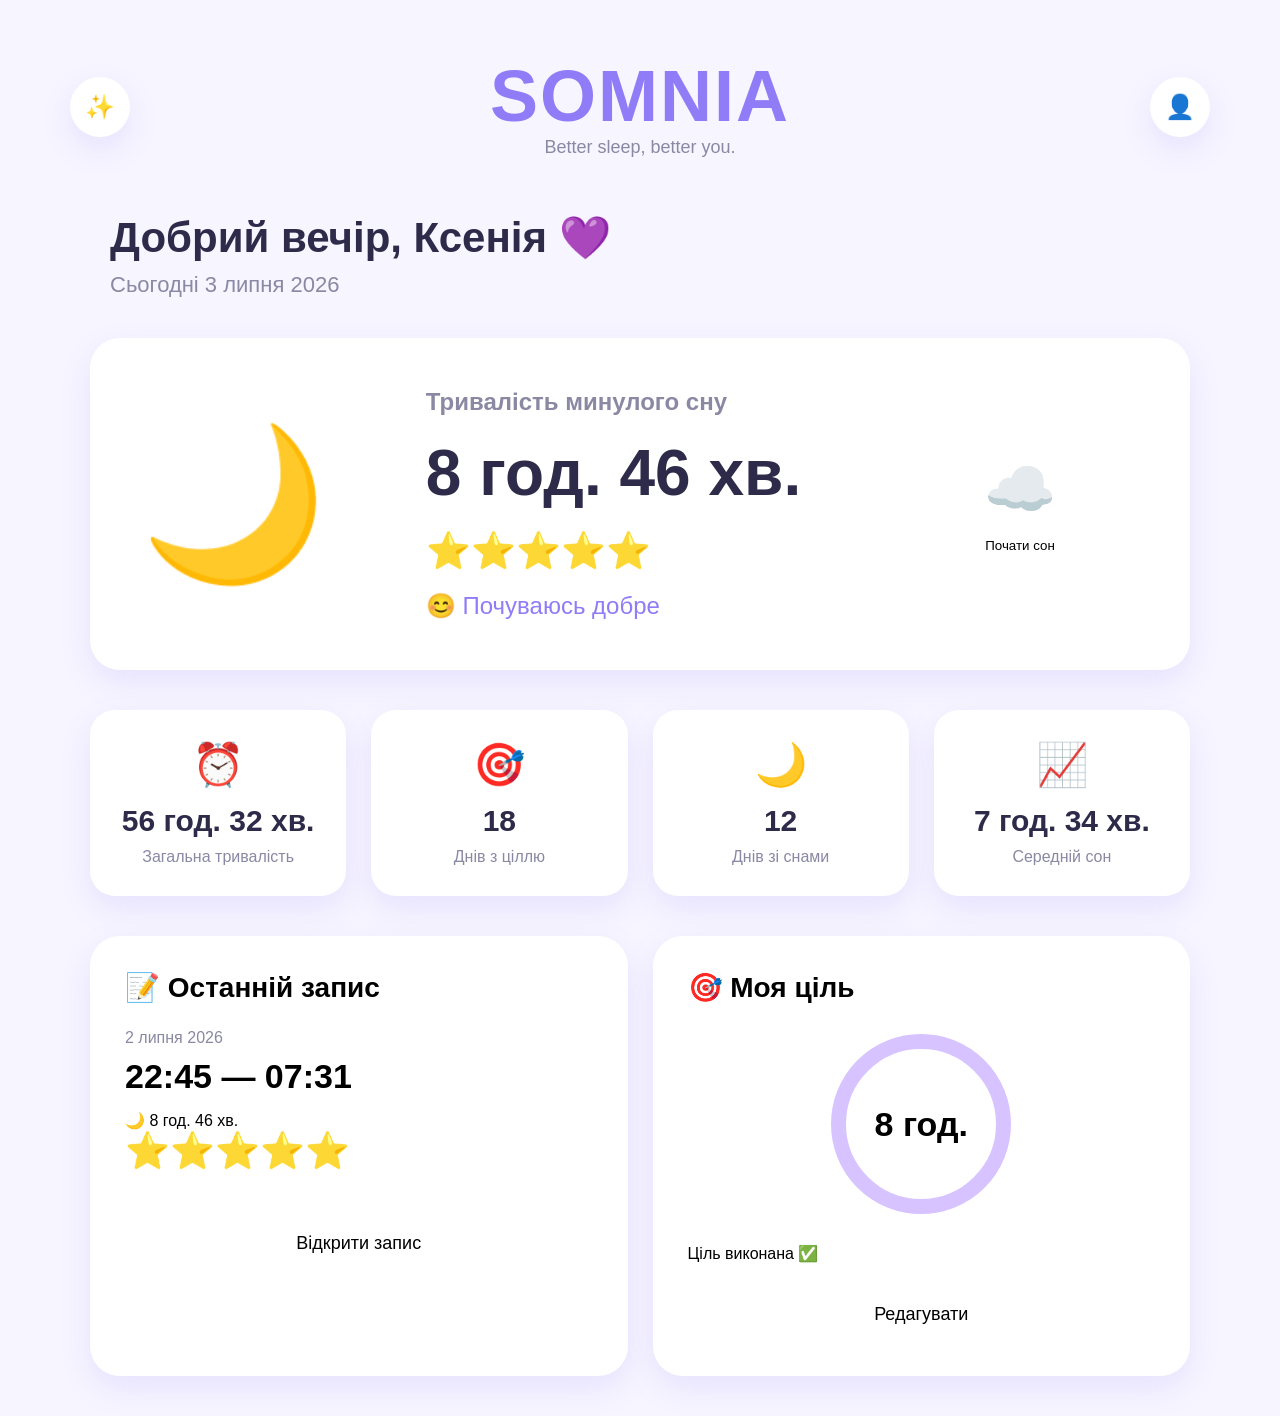
==== frontend/index.html @ be51108a "Create first dashboard design" ====
<!DOCTYPE html>
<html lang="uk">

<head>

    <meta charset="UTF-8">
    <meta name="viewport" content="width=device-width, initial-scale=1.0">

    <title>Somnia</title>

    <link rel="stylesheet" href="css/style.css">

</head>

<body>

<header class="header">

    <button class="menu-button">✨</button>

    <div class="logo">
        <h1>SOMNIA</h1>
        <p>Better sleep, better you.</p>
    </div>

    <button class="profile-button">👤</button>

</header>

<main>

<section class="welcome-section">

    <div class="welcome-text">

        <h2>Добрий вечір, Ксенія 💜</h2>

        <p>Сьогодні 3 липня 2026</p>

    </div>

</section>

<section class="sleep-card">

    <div class="sleep-image">
        🌙
    </div>

    <div class="sleep-info">

        <h2>Тривалість минулого сну</h2>

        <h1>8 год. 46 хв.</h1>

        <div class="rating">
            ⭐⭐⭐⭐⭐
        </div>

        <p>😊 Почуваюсь добре</p>

    </div>

    <button class="sleep-button">

        <div class="button-icon">
            ☁️
        </div>

        <span>Почати сон</span>

    </button>

</section>

<section class="stats-section">

    <div class="stat-card">

        <div class="icon">⏰</div>

        <h2>56 год. 32 хв.</h2>

        <p>Загальна тривалість</p>

    </div>

    <div class="stat-card">

        <div class="icon">🎯</div>

        <h2>18</h2>

        <p>Днів з ціллю</p>

    </div>

    <div class="stat-card">

        <div class="icon">🌙</div>

        <h2>12</h2>

        <p>Днів зі снами</p>

    </div>

    <div class="stat-card">

        <div class="icon">📈</div>

        <h2>7 год. 34 хв.</h2>

        <p>Середній сон</p>

    </div>

</section>

<section class="bottom-section">

    <div class="record-card">

        <h2>📝 Останній запис</h2>

        <p class="record-date">2 липня 2026</p>

        <div class="record-time">
            22:45 — 07:31
        </div>

        <p>🌙 8 год. 46 хв.</p>

        <div class="rating">
            ⭐⭐⭐⭐⭐
        </div>

        <button class="record-button">
            Відкрити запис
        </button>

    </div>

    <div class="goal-card">

        <h2>🎯 Моя ціль</h2>

        <div class="goal-circle">
            8 год.
        </div>

        <p>Ціль виконана ✅</p>

        <button class="record-button">
            Редагувати
        </button>

    </div>

</section>

</main>

</body>

</html>
---- frontend/css/style.css ----
@import url("variables.css");
@import url("reset.css");
@import url("layout.css");
@import url("components.css");
@import url("pages.css");
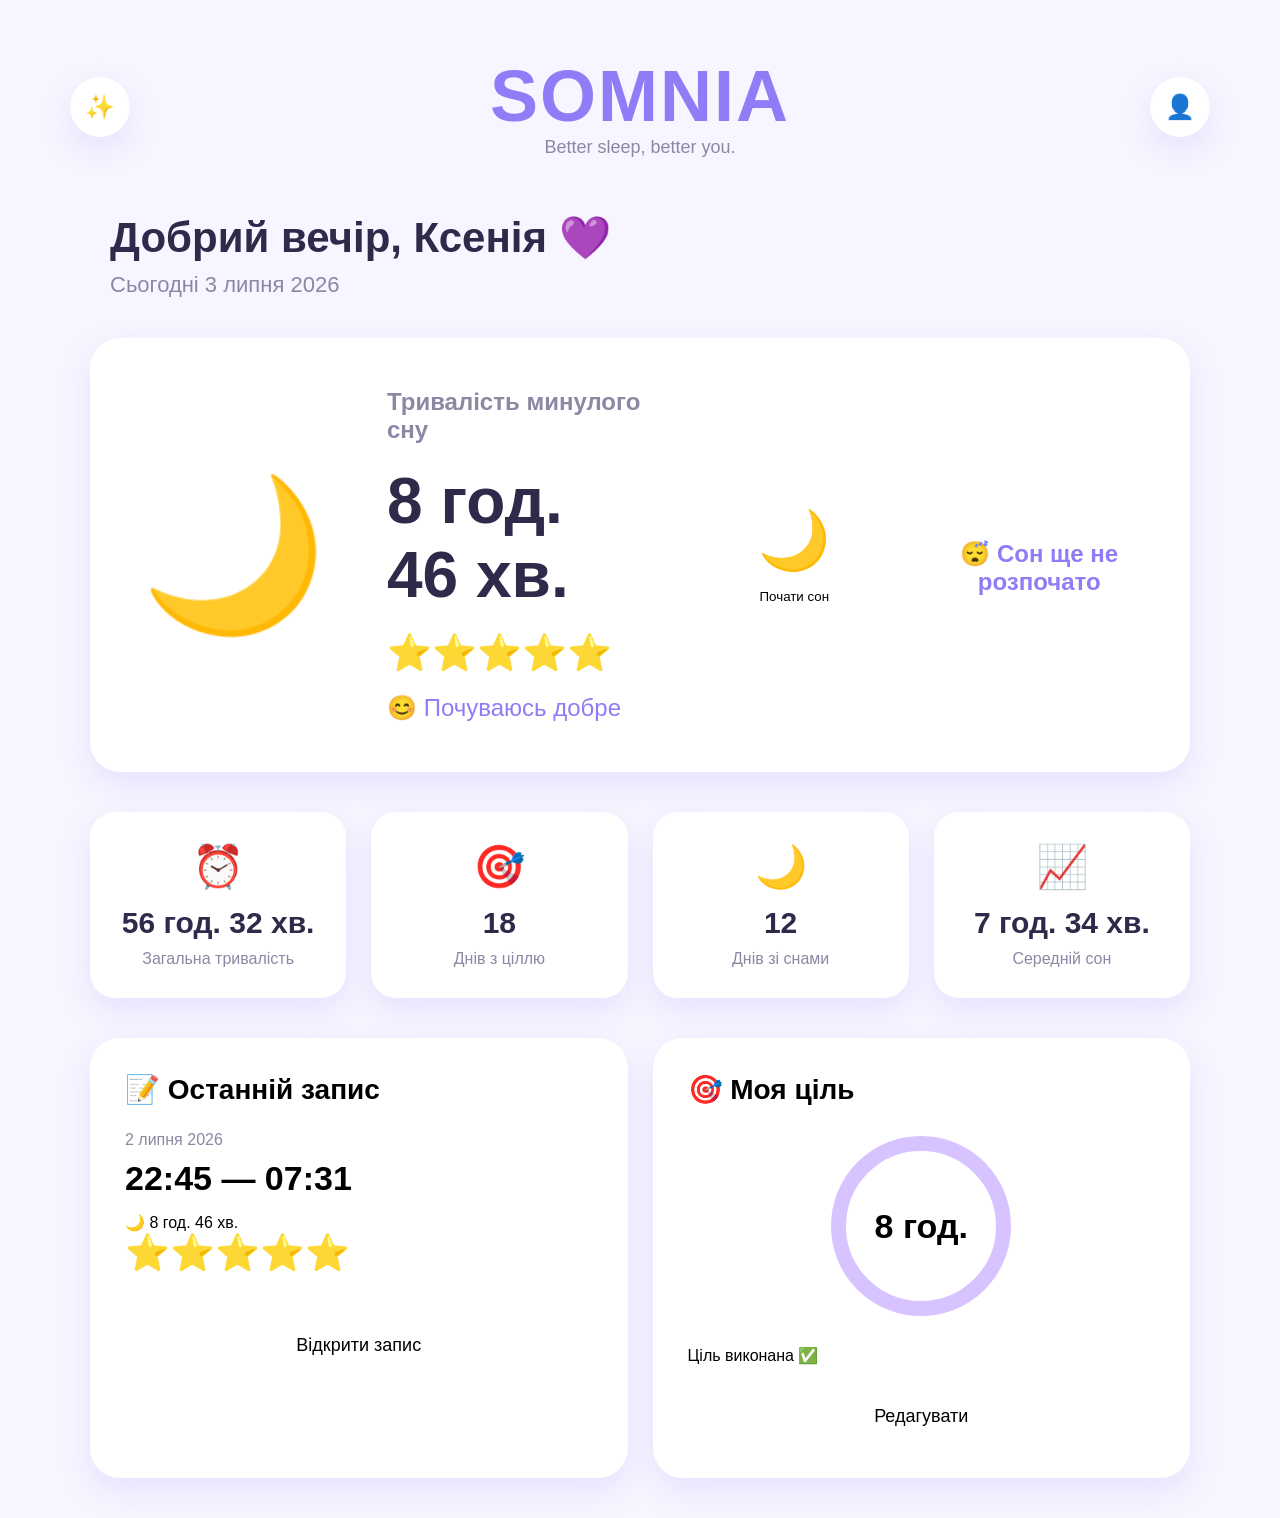
==== commit 006e9286: "Add working sleep timer" ====
--- a/frontend/index.html
+++ b/frontend/index.html
@@ -61,15 +61,23 @@
 
     </div>
 
-    <button class="sleep-button">
+    <button class="sleep-button" id="sleepButton">
 
-        <div class="button-icon">
-            ☁️
-        </div>
+    <div class="button-icon">
+        🌙
+    </div>
 
-        <span>Почати сон</span>
+    <span id="buttonText">
+        Почати сон
+    </span>
 
-    </button>
+</button>
+
+<div class="sleep-timer" id="sleepTimer">
+
+    😴 Сон ще не розпочато
+
+</div>
 
 </section>
 
@@ -161,6 +169,8 @@
 
 </main>
 
+<script src="js/main.js"></script>
+
 </body>
 
 </html>
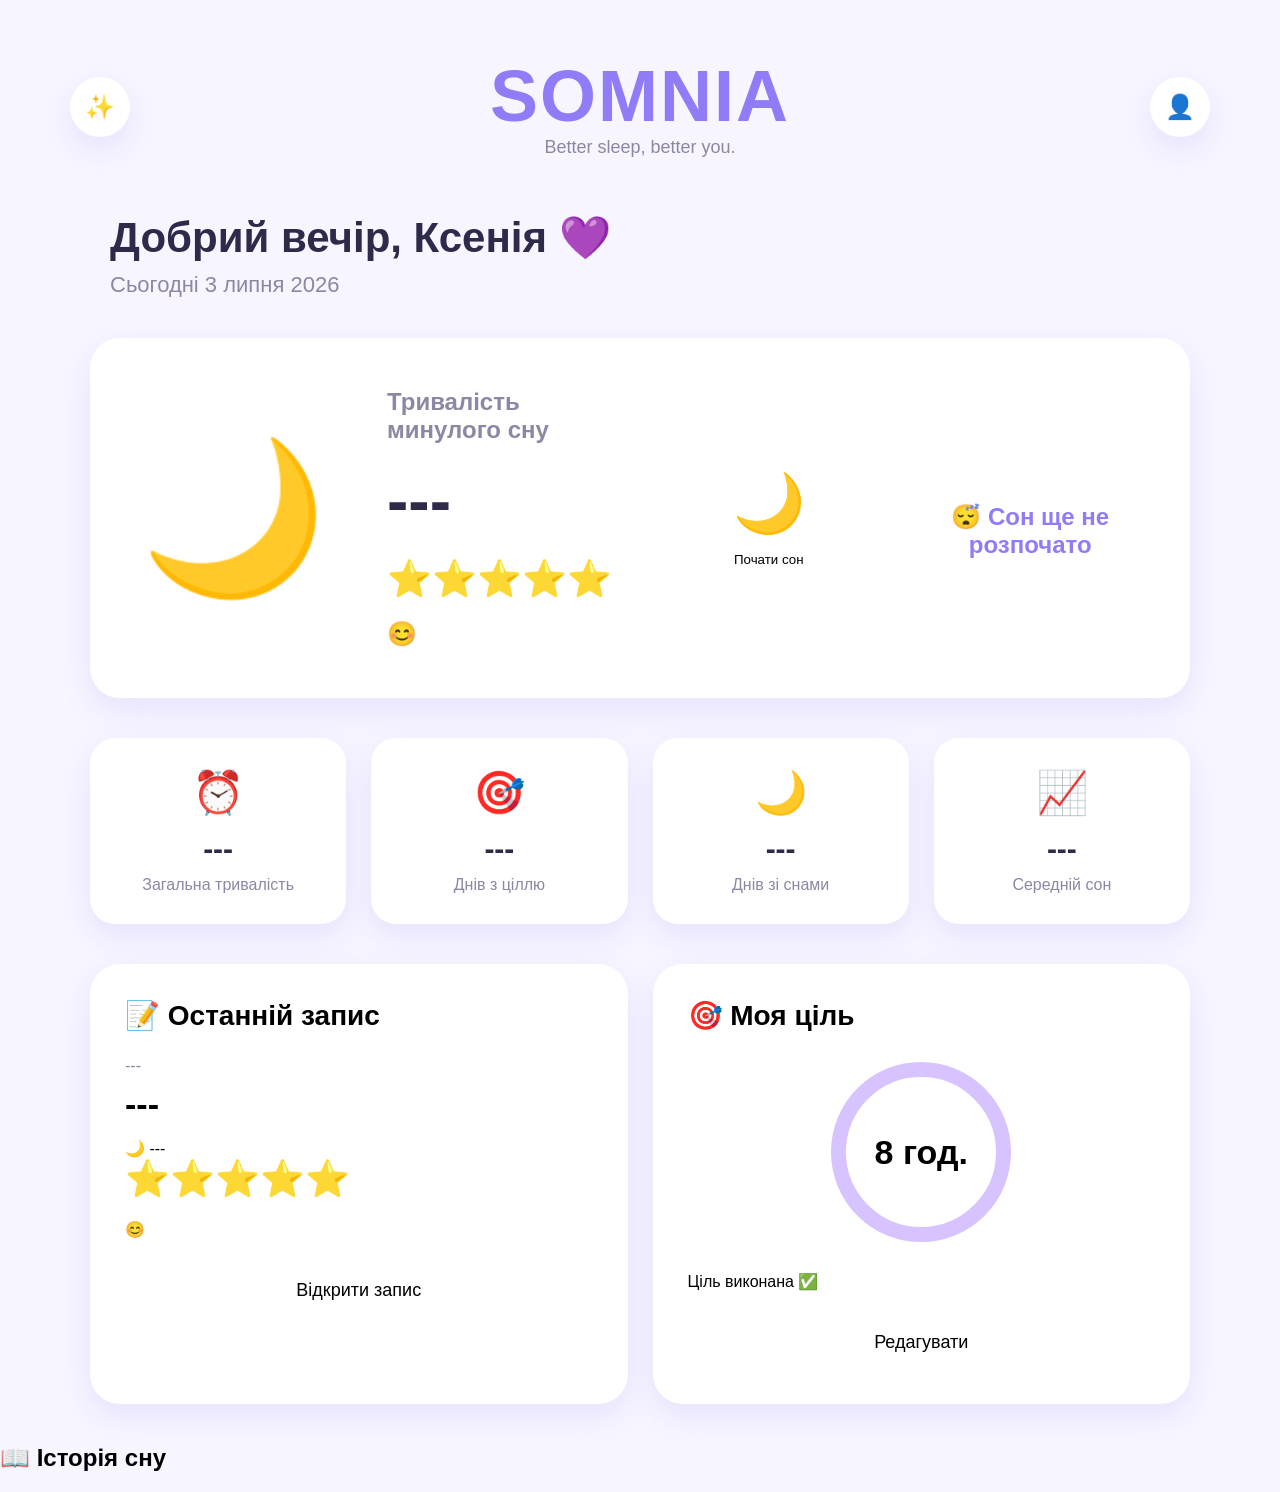
==== commit 6496a3cc: "Add sleep statistics and history" ====
--- a/frontend/index.html
+++ b/frontend/index.html
@@ -51,17 +51,24 @@
 
         <h2>Тривалість минулого сну</h2>
 
-        <h1>8 год. 46 хв.</h1>
-
-        <div class="rating">
+        <h1 id="mainDuration">
+            ---
+        </h1>
+
+        <div class="rating" id="mainRating">
             ⭐⭐⭐⭐⭐
-        </div>
-
-        <p>😊 Почуваюсь добре</p>
-
-    </div>
-
-    <button class="sleep-button" id="sleepButton">
+    </div>
+
+    <p id="mainMood">
+        😊
+    </p>
+
+    </div>
+
+    <button
+    type="button"
+    class="sleep-button"
+    id="sleepButton">
 
     <div class="button-icon">
         🌙
@@ -87,7 +94,9 @@
 
         <div class="icon">⏰</div>
 
-        <h2>56 год. 32 хв.</h2>
+        <h2 id="totalSleep">
+            ---
+        </h2>
 
         <p>Загальна тривалість</p>
 
@@ -97,7 +106,9 @@
 
         <div class="icon">🎯</div>
 
-        <h2>18</h2>
+        <h2 id="goalDays">
+            ---
+        </h2>
 
         <p>Днів з ціллю</p>
 
@@ -107,7 +118,9 @@
 
         <div class="icon">🌙</div>
 
-        <h2>12</h2>
+        <h2 id="sleepDays">
+            ---
+        </h2>
 
         <p>Днів зі снами</p>
 
@@ -117,7 +130,9 @@
 
         <div class="icon">📈</div>
 
-        <h2>7 год. 34 хв.</h2>
+        <h2 id="averageSleep">
+            ---
+        </h2>
 
         <p>Середній сон</p>
 
@@ -127,27 +142,35 @@
 
 <section class="bottom-section">
 
-    <div class="record-card">
-
-        <h2>📝 Останній запис</h2>
-
-        <p class="record-date">2 липня 2026</p>
-
-        <div class="record-time">
-            22:45 — 07:31
-        </div>
-
-        <p>🌙 8 год. 46 хв.</p>
-
-        <div class="rating">
-            ⭐⭐⭐⭐⭐
-        </div>
-
-        <button class="record-button">
-            Відкрити запис
-        </button>
-
-    </div>
+<div class="record-card">
+
+    <h2>📝 Останній запис</h2>
+
+    <p class="record-date" id="lastDate">
+        ---
+    </p>
+
+    <div class="record-time" id="lastTime">
+        ---
+    </div>
+
+    <p id="lastDuration">
+        🌙 ---
+    </p>
+
+    <div class="rating" id="lastRating">
+        ⭐⭐⭐⭐⭐
+    </div>
+
+    <p id="lastMood">
+        😊
+    </p>
+
+    <button class="record-button">
+        Відкрити запис
+    </button>
+
+</div>
 
     <div class="goal-card">
 
@@ -167,6 +190,84 @@
 
 </section>
 
+
+<!-- Модальне вікно завершення сну -->
+
+<div class="modal" id="sleepModal">
+
+    <div class="modal-content">
+
+        <h2>🌙 Сон завершено</h2>
+
+        <p class="modal-duration" id="modalDuration">
+            Ви спали 0 год 0 хв
+        </p>
+
+        <div class="rating-select">
+
+            <p>Оцініть сон</p>
+
+<div class="stars" id="ratingStars">
+
+    <span data-rating="1">⭐</span>
+    <span data-rating="2">⭐</span>
+    <span data-rating="3">⭐</span>
+    <span data-rating="4">⭐</span>
+    <span data-rating="5">⭐</span>
+
+</div>
+
+        </div>
+
+        <div class="mood-select">
+
+            <p>Як почуваєтесь?</p>
+
+<div class="moods">
+
+<button type="button" data-mood="😊">😊</button>
+<button type="button" data-mood="😄">😄</button>
+<button type="button" data-mood="😐">😐</button>
+<button type="button" data-mood="😴">😴</button>
+<button type="button" data-mood="😣">😣</button>
+
+</div>
+
+        </div>
+
+        <textarea
+            id="dreamInput"
+            placeholder="💭 Щось снилося?"
+            rows="4"></textarea>
+
+        <textarea
+            id="noteInput"
+            placeholder="📝 Нотатка"
+            rows="4"></textarea>
+
+<button class="save-sleep" id="saveSleep">
+    Зберегти
+</button>
+
+<button type="button" class="close-modal">
+    Закрити
+</button>
+
+</div>
+</div>
+
+<!-- Історія -->
+
+<section class="history-section">
+
+    <h2>📖 Історія сну</h2>
+
+    <div id="historyList">
+
+    </div>
+
+</section>
+
 </main>
 
 <script src="js/main.js"></script>
--- a/frontend/css/style.css
+++ b/frontend/css/style.css
@@ -2,4 +2,5 @@
 @import url("reset.css");
 @import url("layout.css");
 @import url("components.css");
-@import url("pages.css");+@import url("pages.css");
+@import url("modal.css");
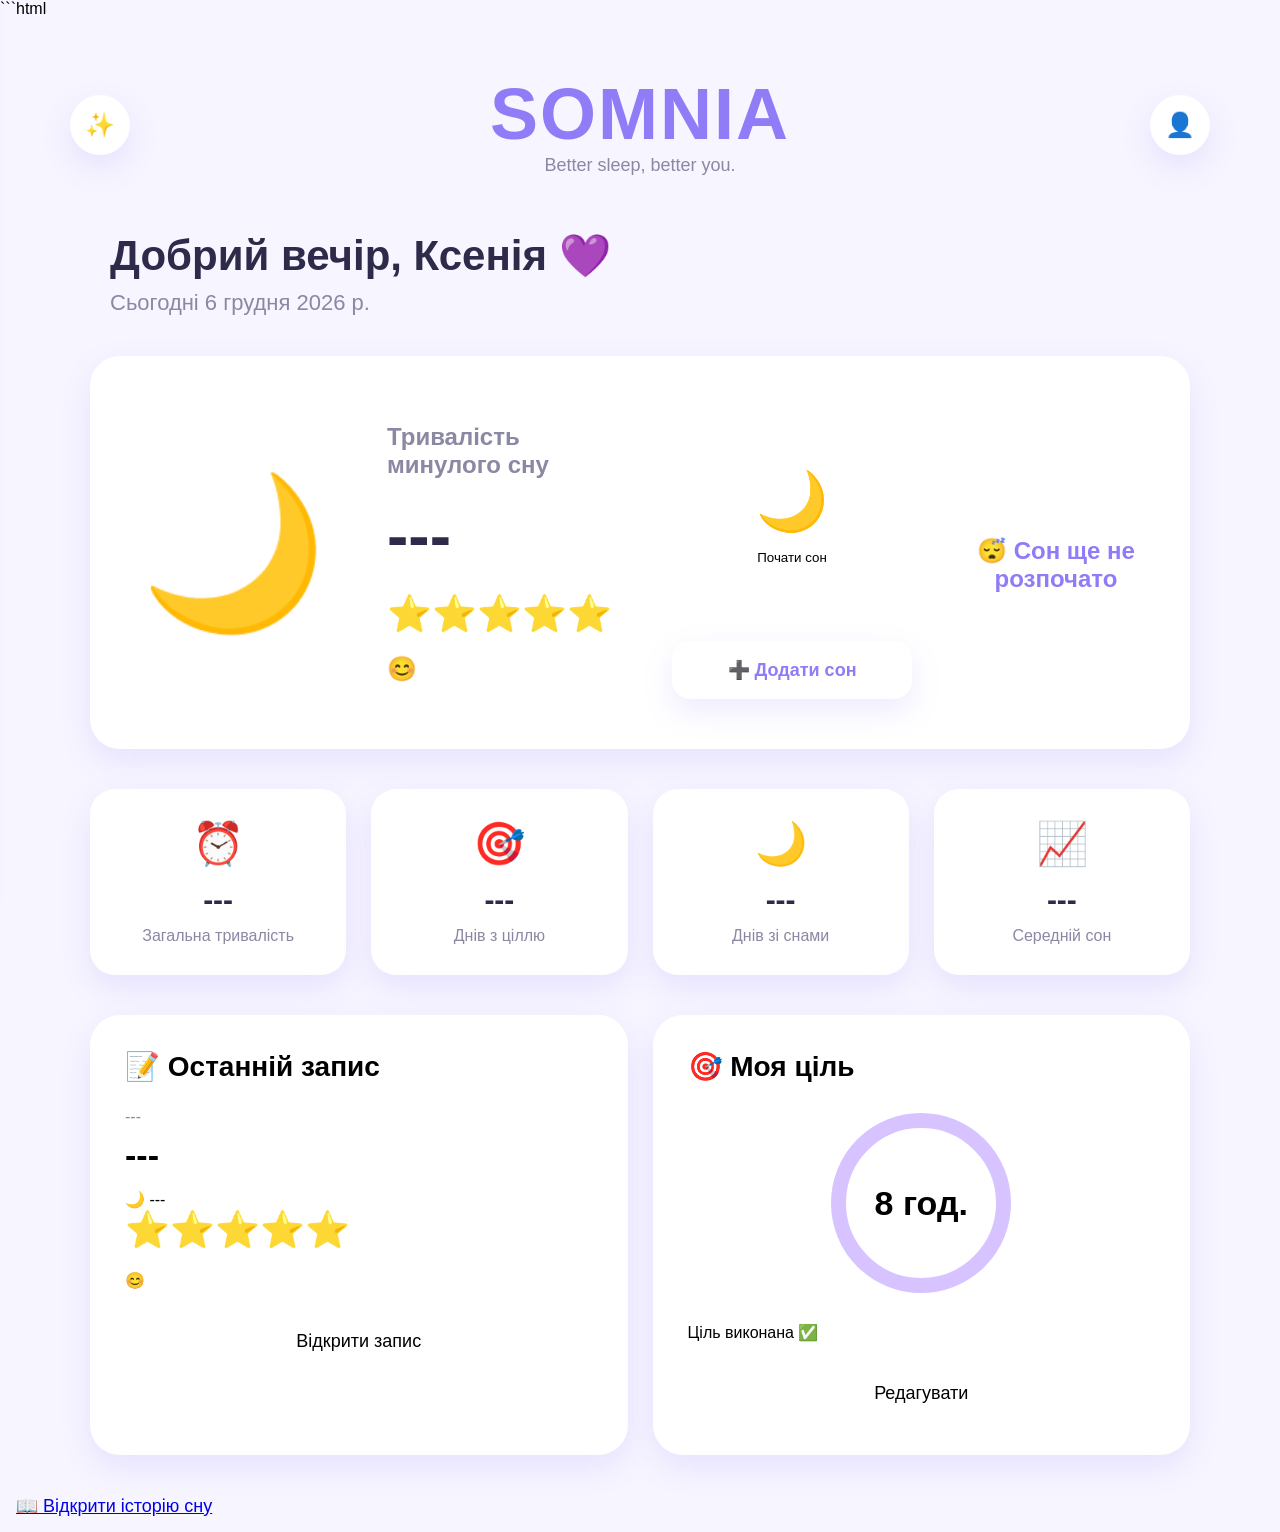
==== commit aef557f2: "Add calendar and responsive layout" ====
--- a/frontend/index.html
+++ b/frontend/index.html
@@ -1,3 +1,4 @@
+```html
 <!DOCTYPE html>
 <html lang="uk">
 
@@ -27,6 +28,39 @@
 
 </header>
 
+<!-- Бокове меню -->
+
+<div class="sidebar" id="sidebar">
+
+    <div class="sidebar-header">
+
+        <h2>✨ SOMNIA</h2>
+        <p>Better sleep, better you.</p>
+
+    </div>
+
+    <nav>
+
+        <a href="/">🏠 Головна</a>
+
+        <a href="/history">📖 Історія</a>
+
+        <a href="/calendar">📅 Календар</a>
+
+        <a href="/dreams">🌙 Щоденник снів</a>
+
+        <a href="/analytics">📊 Аналітика</a>
+
+        <a href="/goals">🎯 Цілі</a>
+
+        <a href="/settings">⚙️ Налаштування</a>
+
+    </nav>
+
+</div>
+
+<div class="overlay" id="overlay"></div>
+
 <main>
 
 <section class="welcome-section">
@@ -35,7 +69,7 @@
 
         <h2>Добрий вечір, Ксенія 💜</h2>
 
-        <p>Сьогодні 3 липня 2026</p>
+        <p id="currentDate"></p>
 
     </div>
 
@@ -57,120 +91,226 @@
 
         <div class="rating" id="mainRating">
             ⭐⭐⭐⭐⭐
-    </div>
-
-    <p id="mainMood">
-        😊
-    </p>
-
-    </div>
-
-    <button
-    type="button"
-    class="sleep-button"
-    id="sleepButton">
-
-    <div class="button-icon">
-        🌙
-    </div>
-
-    <span id="buttonText">
-        Почати сон
-    </span>
-
-</button>
-
-<div class="sleep-timer" id="sleepTimer">
-
-    😴 Сон ще не розпочато
+        </div>
+
+        <p id="mainMood">
+            😊
+        </p>
+
+    </div>
+
+    <div class="sleep-actions">
+
+        <button
+            type="button"
+            class="sleep-button"
+            id="sleepButton">
+
+            <div class="button-icon">
+                🌙
+            </div>
+
+            <span id="buttonText">
+                Почати сон
+            </span>
+
+        </button>
+
+        <button
+            type="button"
+            class="add-sleep-button"
+            id="addSleepButton">
+
+            ➕ Додати сон
+
+        </button>
+
+    </div>
+
+    <div class="sleep-timer" id="sleepTimer">
+
+        😴 Сон ще не розпочато
+
+    </div>
+
+</section>
+
+<!-- Модальне вікно ручного додавання -->
+
+<div class="modal" id="manualSleepModal">
+
+    <div class="modal-content">
+
+        <h2>✍️ Додати запис</h2>
+
+        <label>Дата</label>
+
+        <input
+            type="date"
+            id="manualDate">
+
+        <label>Початок сну</label>
+
+        <input
+            type="time"
+            id="manualStart">
+
+        <label>Кінець сну</label>
+
+        <input
+            type="time"
+            id="manualEnd">
+
+        <div class="rating-select">
+
+            <p>Оцініть сон</p>
+
+            <div class="stars" id="manualRating">
+
+                <span data-rating="1">⭐</span>
+                <span data-rating="2">⭐</span>
+                <span data-rating="3">⭐</span>
+                <span data-rating="4">⭐</span>
+                <span data-rating="5">⭐</span>
+
+            </div>
+
+        </div>
+
+        <div class="mood-select">
+
+            <p>Самопочуття</p>
+
+            <div class="moods" id="manualMoods">
+
+                <button type="button" data-mood="😊">😊</button>
+                <button type="button" data-mood="😄">😄</button>
+                <button type="button" data-mood="😐">😐</button>
+                <button type="button" data-mood="😴">😴</button>
+                <button type="button" data-mood="😣">😣</button>
+
+            </div>
+
+        </div>
+
+        <textarea
+            id="manualDream"
+            rows="3"
+            placeholder="💭 Сон"></textarea>
+
+        <textarea
+            id="manualNote"
+            rows="3"
+            placeholder="📝 Нотатка"></textarea>
+
+        <button
+            class="save-sleep"
+            id="saveManualSleep">
+
+            Зберегти
+
+        </button>
+
+        <button
+            type="button"
+            class="close-modal"
+            id="closeManualModal">
+
+            Закрити
+
+        </button>
+
+    </div>
 
 </div>
 
+<section class="stats-section">
+
+    <div class="stat-card">
+
+        <div class="icon">⏰</div>
+
+        <h2 id="totalSleep">
+            ---
+        </h2>
+
+        <p>Загальна тривалість</p>
+
+    </div>
+
+    <div class="stat-card">
+
+        <div class="icon">🎯</div>
+
+        <h2 id="goalDays">
+            ---
+        </h2>
+
+        <p>Днів з ціллю</p>
+
+    </div>
+
+    <div class="stat-card">
+
+        <div class="icon">🌙</div>
+
+        <h2 id="sleepDays">
+            ---
+        </h2>
+
+        <p>Днів зі снами</p>
+
+    </div>
+
+    <div class="stat-card">
+
+        <div class="icon">📈</div>
+
+        <h2 id="averageSleep">
+            ---
+        </h2>
+
+        <p>Середній сон</p>
+
+    </div>
+
 </section>
 
-<section class="stats-section">
-
-    <div class="stat-card">
-
-        <div class="icon">⏰</div>
-
-        <h2 id="totalSleep">
-            ---
-        </h2>
-
-        <p>Загальна тривалість</p>
-
-    </div>
-
-    <div class="stat-card">
-
-        <div class="icon">🎯</div>
-
-        <h2 id="goalDays">
-            ---
-        </h2>
-
-        <p>Днів з ціллю</p>
-
-    </div>
-
-    <div class="stat-card">
-
-        <div class="icon">🌙</div>
-
-        <h2 id="sleepDays">
-            ---
-        </h2>
-
-        <p>Днів зі снами</p>
-
-    </div>
-
-    <div class="stat-card">
-
-        <div class="icon">📈</div>
-
-        <h2 id="averageSleep">
-            ---
-        </h2>
-
-        <p>Середній сон</p>
-
-    </div>
-
-</section>
-
 <section class="bottom-section">
 
-<div class="record-card">
-
-    <h2>📝 Останній запис</h2>
-
-    <p class="record-date" id="lastDate">
-        ---
-    </p>
-
-    <div class="record-time" id="lastTime">
-        ---
-    </div>
-
-    <p id="lastDuration">
-        🌙 ---
-    </p>
-
-    <div class="rating" id="lastRating">
-        ⭐⭐⭐⭐⭐
-    </div>
-
-    <p id="lastMood">
-        😊
-    </p>
-
-    <button class="record-button">
-        Відкрити запис
-    </button>
-
-</div>
+    <div class="record-card">
+
+        <h2>📝 Останній запис</h2>
+
+        <p class="record-date" id="lastDate">
+            ---
+        </p>
+
+        <div class="record-time" id="lastTime">
+            ---
+        </div>
+
+        <p id="lastDuration">
+            🌙 ---
+        </p>
+
+        <div class="rating" id="lastRating">
+            ⭐⭐⭐⭐⭐
+        </div>
+
+        <p id="lastMood">
+            😊
+        </p>
+
+        <button
+            class="record-button"
+            id="openLastRecord">
+
+            Відкрити запис
+
+        </button>
+
+    </div>
 
     <div class="goal-card">
 
@@ -189,7 +329,6 @@
     </div>
 
 </section>
-
 
 <!-- Модальне вікно завершення сну -->
 
@@ -207,15 +346,15 @@
 
             <p>Оцініть сон</p>
 
-<div class="stars" id="ratingStars">
-
-    <span data-rating="1">⭐</span>
-    <span data-rating="2">⭐</span>
-    <span data-rating="3">⭐</span>
-    <span data-rating="4">⭐</span>
-    <span data-rating="5">⭐</span>
-
-</div>
+            <div class="stars" id="ratingStars">
+
+                <span data-rating="1">⭐</span>
+                <span data-rating="2">⭐</span>
+                <span data-rating="3">⭐</span>
+                <span data-rating="4">⭐</span>
+                <span data-rating="5">⭐</span>
+
+            </div>
 
         </div>
 
@@ -223,15 +362,15 @@
 
             <p>Як почуваєтесь?</p>
 
-<div class="moods">
-
-<button type="button" data-mood="😊">😊</button>
-<button type="button" data-mood="😄">😄</button>
-<button type="button" data-mood="😐">😐</button>
-<button type="button" data-mood="😴">😴</button>
-<button type="button" data-mood="😣">😣</button>
-
-</div>
+            <div class="moods">
+
+                <button type="button" data-mood="😊">😊</button>
+                <button type="button" data-mood="😄">😄</button>
+                <button type="button" data-mood="😐">😐</button>
+                <button type="button" data-mood="😴">😴</button>
+                <button type="button" data-mood="😣">😣</button>
+
+            </div>
 
         </div>
 
@@ -245,33 +384,75 @@
             placeholder="📝 Нотатка"
             rows="4"></textarea>
 
-<button class="save-sleep" id="saveSleep">
-    Зберегти
-</button>
-
-<button type="button" class="close-modal">
-    Закрити
-</button>
+        <button
+            class="save-sleep"
+            id="saveSleep">
+
+            Зберегти
+
+        </button>
+
+        <button
+            type="button"
+            class="close-modal">
+
+            Закрити
+
+        </button>
+
+    </div>
 
 </div>
+
+<!-- Перегляд запису -->
+
+<div class="modal" id="recordModal">
+
+    <div class="modal-content">
+
+        <h2>📖 Запис про сон</h2>
+
+        <p id="viewDate"></p>
+
+        <p id="viewTime"></p>
+
+        <p id="viewDuration"></p>
+
+        <p id="viewRating"></p>
+
+        <p id="viewMood"></p>
+
+        <p id="viewDream"></p>
+
+        <p id="viewNote"></p>
+
+        <button
+            class="close-modal"
+            id="closeRecordModal">
+
+            Закрити
+
+        </button>
+
+    </div>
+
 </div>
 
 <!-- Історія -->
 
 <section class="history-section">
 
-    <h2>📖 Історія сну</h2>
-
-    <div id="historyList">
-
-    </div>
+    <a href="/history" class="record-button">
+
+        📖 Відкрити історію сну
+
+    </a>
 
 </section>
 
 </main>
 
 <script src="js/main.js"></script>
+<script src="js/common.js"></script>
 
 </body>
-
-</html>
